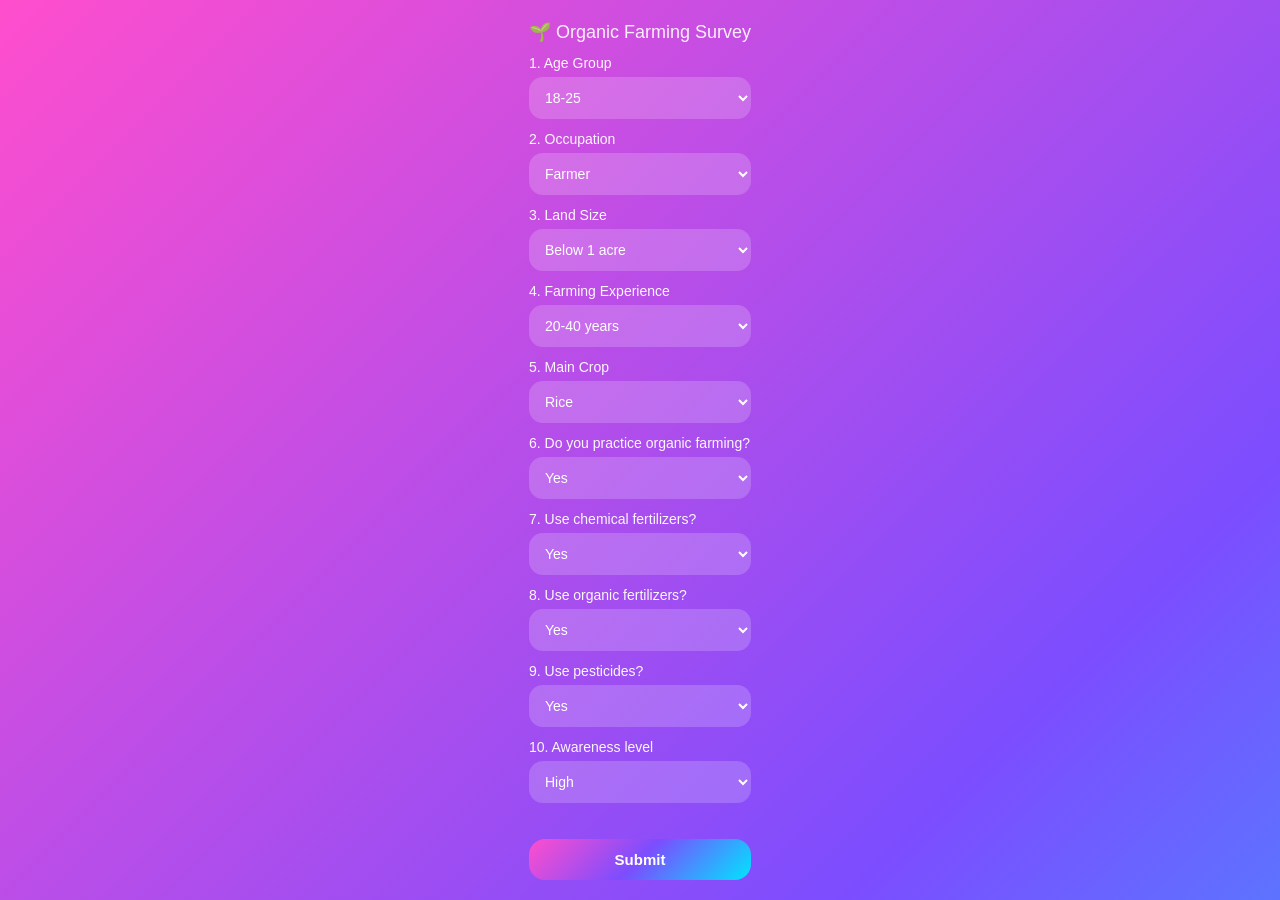
==== survey.html @ 4c0b4a9f "Add files via upload" ====
<!DOCTYPE html>
<html>
<head>
  <title>Survey Form</title>
  <link rel="stylesheet" href="style.css">
</head>

<body>

<div class="glass">

<h2>🌱 Organic Farming Survey</h2>

<form id="surveyForm">

<label>1. Age Group</label>
<select name="q1">
  <option>18-25</option>
  <option>26-40</option>
  <option>40-60</option>
  <option>60+</option>
</select>

<label>2. Occupation</label>
<select name="q2">
  <option>Farmer</option>
  <option>Student</option>
  <option>Business</option>
</select>

<label>3. Land Size</label>
<select name="q3">
  <option>Below 1 acre</option>
  <option>1-5 acres</option>
  <option>5+ acres</option>
</select>

<label>4. Farming Experience</label>
<select name="q4">
  <option>20-40 years</option>
  <option>40-60years</option>
  <option>60+ years</option>
</select>

<label>5. Main Crop</label>
<select name="q5">
  <option>Rice</option>
  <option>Vegetables</option>
  <option>Wheat</option>
  <option>sugarcane</option>
  <option>millets</option>
  <option>groundnuts</option>
</select>

<label>6. Do you practice organic farming?</label>
<select name="q6">
  <option>Yes</option>
  <option>No</option>
</select>

<label>7. Use chemical fertilizers?</label>
<select name="q7">
  <option>Yes</option>
  <option>No</option>
</select>

<label>8. Use organic fertilizers?</label>
<select name="q8">
  <option>Yes</option>
  <option>No</option>
</select>

<label>9. Use pesticides?</label>
<select name="q9">
  <option>Yes</option>
  <option>No</option>
</select>

<label>10. Awareness level</label>
<select name="q10">
  <option>High</option>
  <option>Medium</option>
  <option>Low</option>
</select>

<br><br>

<button class="btn" type="submit">Submit</button>

</form>

</div>

<script src="script.js"></script>
</body>
</html>
---- style.css ----
/* =========================
   🌐 GLOBAL RESET
========================= */
* {
  margin: 0;
  padding: 0;
  box-sizing: border-box;
  font-family: "Poppins", sans-serif;
}

/* =========================
   🌈 RAINBOW BACKGROUND
========================= */
body {
  min-height: 100vh;
  display: flex;
  justify-content: center;
  align-items: center;

  background: linear-gradient(135deg,
    #ff4ecd,
    #7c4dff,
    #00e5ff,
    #00ff94,
    #ffd600,
    #ff6d00
  );

  background-size: 400% 400%;
  animation: rainbowMove 10s ease infinite;

  padding: 15px;

  color: #ffffff;
}

/* animation */
@keyframes rainbowMove {
  0% { background-position: 0% 50%; }
  50% { background-position: 100% 50%; }
  100% { background-position: 0% 50%; }
}

/* =========================
   🪟 GLASS CONTAINER
========================= */
.glass-container {
  width: 92%;
  max-width: 650px;

  padding: 22px;

  background: rgba(255, 255, 255, 0.14);
  backdrop-filter: blur(25px);
  -webkit-backdrop-filter: blur(25px);

  border-radius: 24px;

  border: 1px solid rgba(255,255,255,0.25);

  box-shadow:
    0 10px 40px rgba(0,0,0,0.25),
    inset 0 0 15px rgba(255,255,255,0.2);

  animation: floatCard 3s ease-in-out infinite;
}

/* floating effect */
@keyframes floatCard {
  0% { transform: translateY(0); }
  50% { transform: translateY(-6px); }
  100% { transform: translateY(0); }
}

/* =========================
   🏷️ HEADINGS
========================= */
h1 {
  font-size: 22px;
  text-align: center;
  font-weight: 600;

  color: #ffffff;

  text-shadow: 0 2px 10px rgba(0,0,0,0.4);

  margin-bottom: 10px;
}

h2 {
  font-size: 18px;
  text-align: center;
  font-weight: 500;

  color: rgba(255,255,255,0.9);
}

/* =========================
   📝 PARAGRAPH
========================= */
p {
  font-size: 14px;
  text-align: center;
  line-height: 1.5;

  color: rgba(255,255,255,0.9);

  margin-bottom: 10px;
}

/* =========================
   🏷️ LABELS
========================= */
label {
  display: block;
  margin-top: 12px;

  font-size: 14px;
  font-weight: 500;

  color: rgba(255,255,255,0.95);
}

/* =========================
   📦 INPUT / SELECT
========================= */
input,
select {
  width: 100%;
  padding: 12px;

  margin-top: 6px;

  border-radius: 14px;
  border: none;

  font-size: 14px;
  font-weight: 500;

  background: rgba(255,255,255,0.18);
  color: #ffffff;

  outline: none;

  transition: 0.3s ease;
}

/* focus effect */
input:focus,
select:focus {
  transform: scale(1.03);
  background: rgba(255,255,255,0.28);
}

/* placeholder fix */
input::placeholder {
  color: rgba(255,255,255,0.6);
}

/* dropdown text fix */
select option {
  color: black;
}

/* =========================
   🔘 BUTTON
========================= */
.btn {
  margin-top: 18px;
  width: 100%;
  padding: 12px;

  border: none;
  border-radius: 16px;

  font-size: 15px;
  font-weight: 600;

  color: #ffffff;

  background: linear-gradient(135deg,
    #ff4ecd,
    #7c4dff,
    #00e5ff
  );

  cursor: pointer;

  transition: 0.3s ease;
}

.btn:hover {
  transform: scale(1.05);
  box-shadow: 0 10px 30px rgba(255, 78, 205, 0.4);
}

/* =========================
   📱 MOBILE FIX
========================= */
@media (max-width: 768px) {

  body {
    padding: 10px;
  }

  .glass-container {
    width: 100%;
    padding: 14px;
    border-radius: 18px;

    animation: none;
  }

  h1 {
    font-size: 18px;
  }

  h2 {
    font-size: 16px;
  }

  p {
    font-size: 13px;
  }

  label {
    font-size: 13px;
  }

  input,
  select {
    font-size: 13px;
    padding: 10px;
  }

  .btn {
    font-size: 14px;
    padding: 10px;
  }
}

/* =========================
   📲 SMALL MOBILE
========================= */
@media (max-width: 400px) {

  .glass-container {
    padding: 12px;
  }

  h1 {
    font-size: 16px;
  }

  p {
    font-size: 12px;
  }

  input,
  select {
    font-size: 12px;
    padding: 9px;
  }

  .btn {
    font-size: 13px;
  }
}
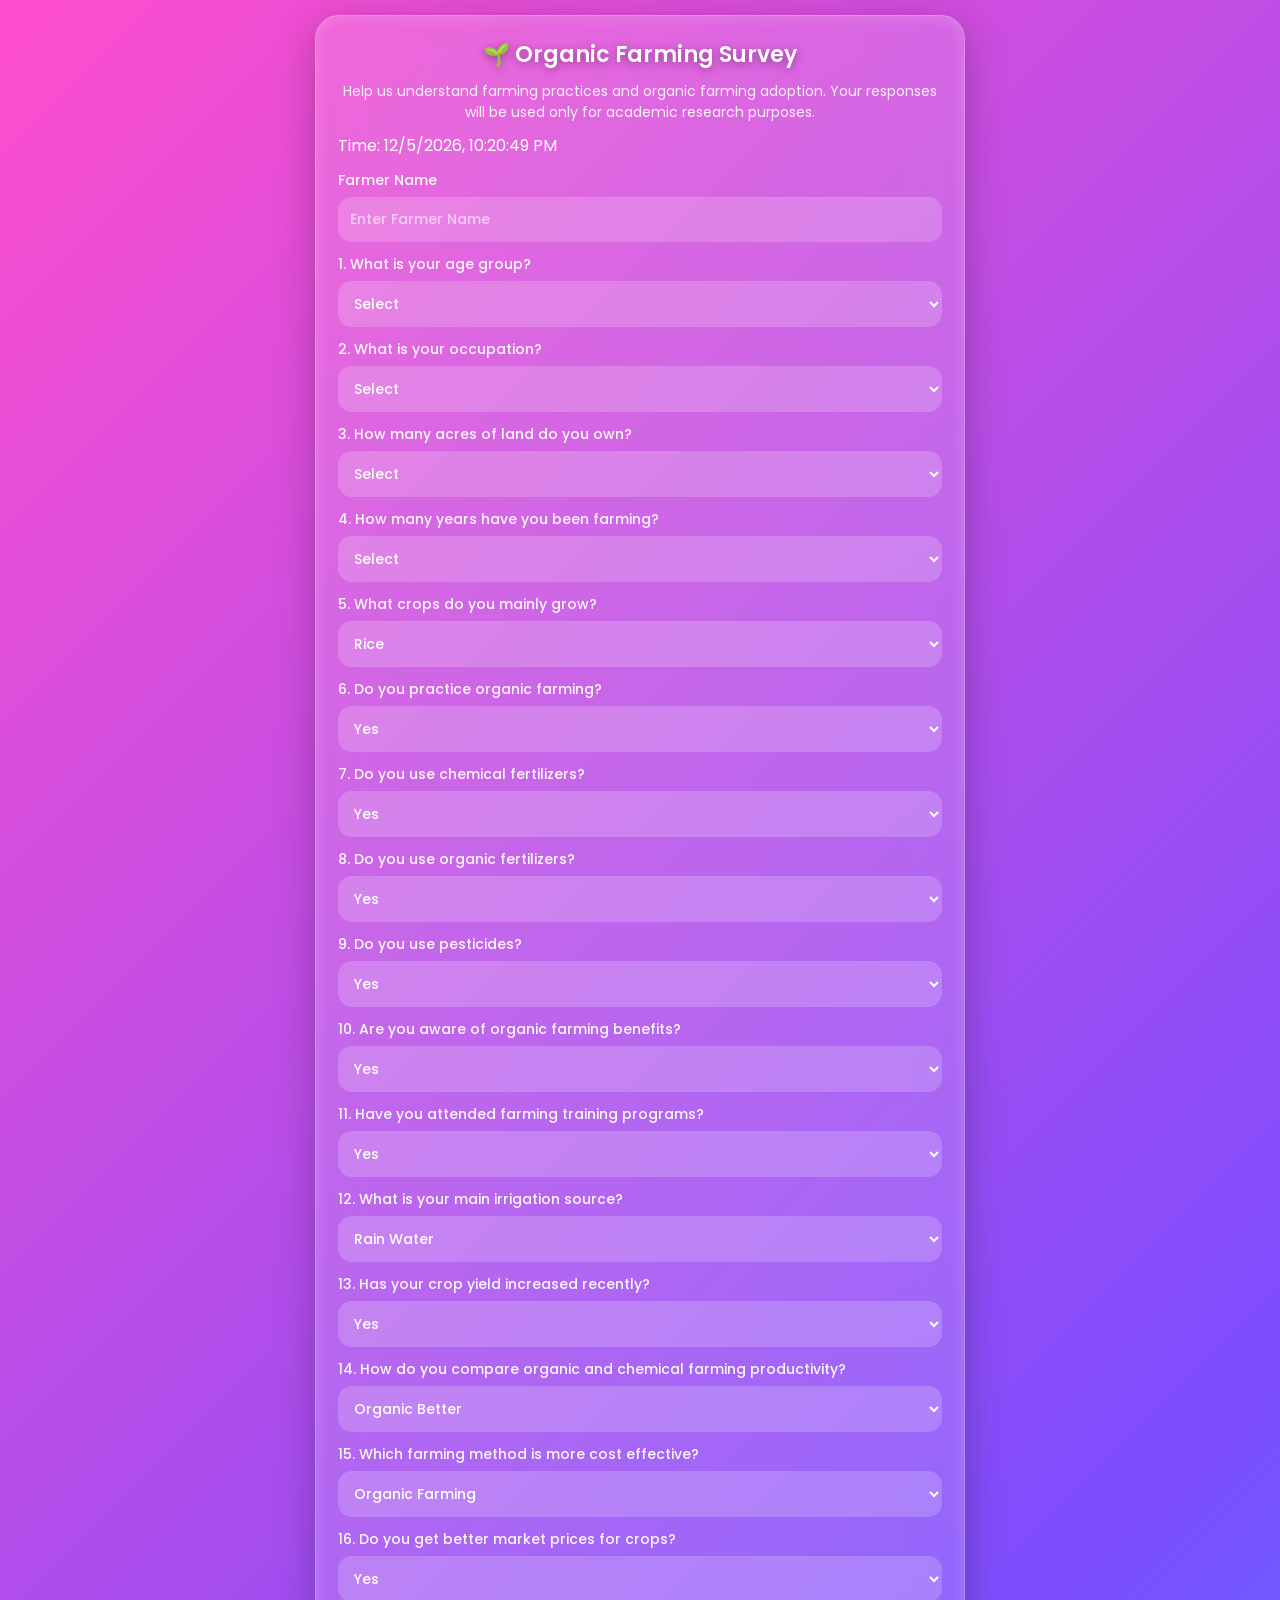
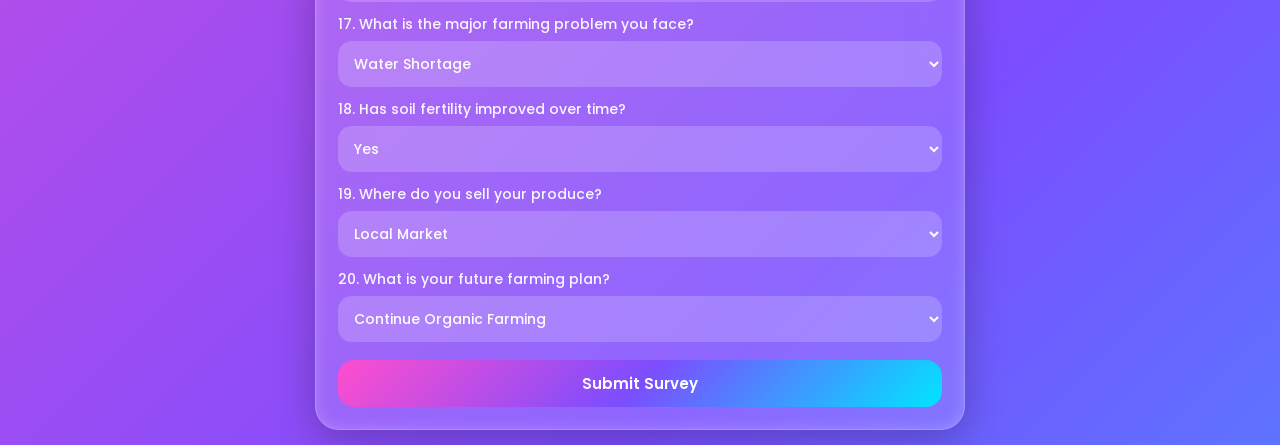
==== commit 17b25383: "survey.html" ====
--- a/survey.html
+++ b/survey.html
@@ -1,96 +1,191 @@
 <!DOCTYPE html>
-<html>
+<html lang="en">
 <head>
-  <title>Survey Form</title>
-  <link rel="stylesheet" href="style.css">
+<meta charset="UTF-8">
+<meta name="viewport" content="width=device-width, initial-scale=1.0">
+<title>Organic Farming Survey</title>
+
+<link href="https://fonts.googleapis.com/css2?family=Poppins:wght@300;400;500;600&display=swap" rel="stylesheet">
+<link rel="stylesheet" href="style.css">
+
 </head>
-
 <body>
 
-<div class="glass">
+<div class="glass-container">
 
-<h2>🌱 Organic Farming Survey</h2>
+<h1>🌱 Organic Farming Survey</h1>
+
+<p>
+Help us understand farming practices and organic farming adoption.
+Your responses will be used only for academic research purposes.
+</p>
 
 <form id="surveyForm">
 
-<label>1. Age Group</label>
-<select name="q1">
-  <option>18-25</option>
-  <option>26-40</option>
-  <option>40-60</option>
-  <option>60+</option>
+<input type="hidden" id="location" name="location">
+<input type="hidden" id="timestamp" name="timestamp">
+
+<div id="time"></div>
+
+<label>Farmer Name</label>
+<input type="text"
+name="farmerName"
+placeholder="Enter Farmer Name"
+required>
+
+<label>1. What is your age group?</label>
+<select name="q1" required>
+<option value="">Select</option>
+<option>18-30</option>
+<option>31-45</option>
+<option>46-60</option>
+<option>60+</option>
 </select>
 
-<label>2. Occupation</label>
-<select name="q2">
-  <option>Farmer</option>
-  <option>Student</option>
-  <option>Business</option>
+<label>2. What is your occupation?</label>
+<select name="q2" required>
+<option value="">Select</option>
+<option>Farmer</option>
+<option>Agricultural Laborer</option>
+<option>Business</option>
+<option>Other</option>
 </select>
 
-<label>3. Land Size</label>
-<select name="q3">
-  <option>Below 1 acre</option>
-  <option>1-5 acres</option>
-  <option>5+ acres</option>
+<label>3. How many acres of land do you own?</label>
+<select name="q3" required>
+<option value="">Select</option>
+<option>Less than 1 acre</option>
+<option>1-5 acres</option>
+<option>5-10 acres</option>
+<option>More than 10 acres</option>
 </select>
 
-<label>4. Farming Experience</label>
-<select name="q4">
-  <option>20-40 years</option>
-  <option>40-60years</option>
-  <option>60+ years</option>
+<label>4. How many years have you been farming?</label>
+<select name="q4" required>
+<option value="">Select</option>
+<option>0-5 Years</option>
+<option>6-10 Years</option>
+<option>11-20 Years</option>
+<option>More than 20 Years</option>
 </select>
 
-<label>5. Main Crop</label>
-<select name="q5">
-  <option>Rice</option>
-  <option>Vegetables</option>
-  <option>Wheat</option>
-  <option>sugarcane</option>
-  <option>millets</option>
-  <option>groundnuts</option>
+<label>5. What crops do you mainly grow?</label>
+<select name="q5" required>
+<option>Rice</option>
+<option>Wheat</option>
+<option>Vegetables</option>
+<option>Sugarcane</option>
+<option>Other</option>
 </select>
 
 <label>6. Do you practice organic farming?</label>
-<select name="q6">
-  <option>Yes</option>
-  <option>No</option>
+<select name="q6" required>
+<option>Yes</option>
+<option>No</option>
 </select>
 
-<label>7. Use chemical fertilizers?</label>
-<select name="q7">
-  <option>Yes</option>
-  <option>No</option>
+<label>7. Do you use chemical fertilizers?</label>
+<select name="q7" required>
+<option>Yes</option>
+<option>No</option>
 </select>
 
-<label>8. Use organic fertilizers?</label>
-<select name="q8">
-  <option>Yes</option>
-  <option>No</option>
+<label>8. Do you use organic fertilizers?</label>
+<select name="q8" required>
+<option>Yes</option>
+<option>No</option>
 </select>
 
-<label>9. Use pesticides?</label>
-<select name="q9">
-  <option>Yes</option>
-  <option>No</option>
+<label>9. Do you use pesticides?</label>
+<select name="q9" required>
+<option>Yes</option>
+<option>No</option>
 </select>
 
-<label>10. Awareness level</label>
-<select name="q10">
-  <option>High</option>
-  <option>Medium</option>
-  <option>Low</option>
+<label>10. Are you aware of organic farming benefits?</label>
+<select name="q10" required>
+<option>Yes</option>
+<option>No</option>
 </select>
 
-<br><br>
+<label>11. Have you attended farming training programs?</label>
+<select name="q11" required>
+<option>Yes</option>
+<option>No</option>
+</select>
 
-<button class="btn" type="submit">Submit</button>
+<label>12. What is your main irrigation source?</label>
+<select name="q12" required>
+<option>Rain Water</option>
+<option>Borewell</option>
+<option>Canal</option>
+<option>River</option>
+</select>
+
+<label>13. Has your crop yield increased recently?</label>
+<select name="q13" required>
+<option>Yes</option>
+<option>No</option>
+</select>
+
+<label>14. How do you compare organic and chemical farming productivity?</label>
+<select name="q14" required>
+<option>Organic Better</option>
+<option>Chemical Better</option>
+<option>Equal</option>
+</select>
+
+<label>15. Which farming method is more cost effective?</label>
+<select name="q15" required>
+<option>Organic Farming</option>
+<option>Chemical Farming</option>
+</select>
+
+<label>16. Do you get better market prices for crops?</label>
+<select name="q16" required>
+<option>Yes</option>
+<option>No</option>
+</select>
+
+<label>17. What is the major farming problem you face?</label>
+<select name="q17" required>
+<option>Water Shortage</option>
+<option>Pests</option>
+<option>Market Price</option>
+<option>Labor Issues</option>
+</select>
+
+<label>18. Has soil fertility improved over time?</label>
+<select name="q18" required>
+<option>Yes</option>
+<option>No</option>
+</select>
+
+<label>19. Where do you sell your produce?</label>
+<select name="q19" required>
+<option>Local Market</option>
+<option>Wholesale Market</option>
+<option>Direct Customers</option>
+<option>Online Platforms</option>
+</select>
+
+<label>20. What is your future farming plan?</label>
+<select name="q20" required>
+<option>Continue Organic Farming</option>
+<option>Switch to Organic Farming</option>
+<option>Continue Chemical Farming</option>
+<option>Stop Farming</option>
+</select>
+
+<button type="submit" class="btn">
+Submit Survey
+</button>
 
 </form>
 
 </div>
 
 <script src="script.js"></script>
+
 </body>
-</html>+</html>
